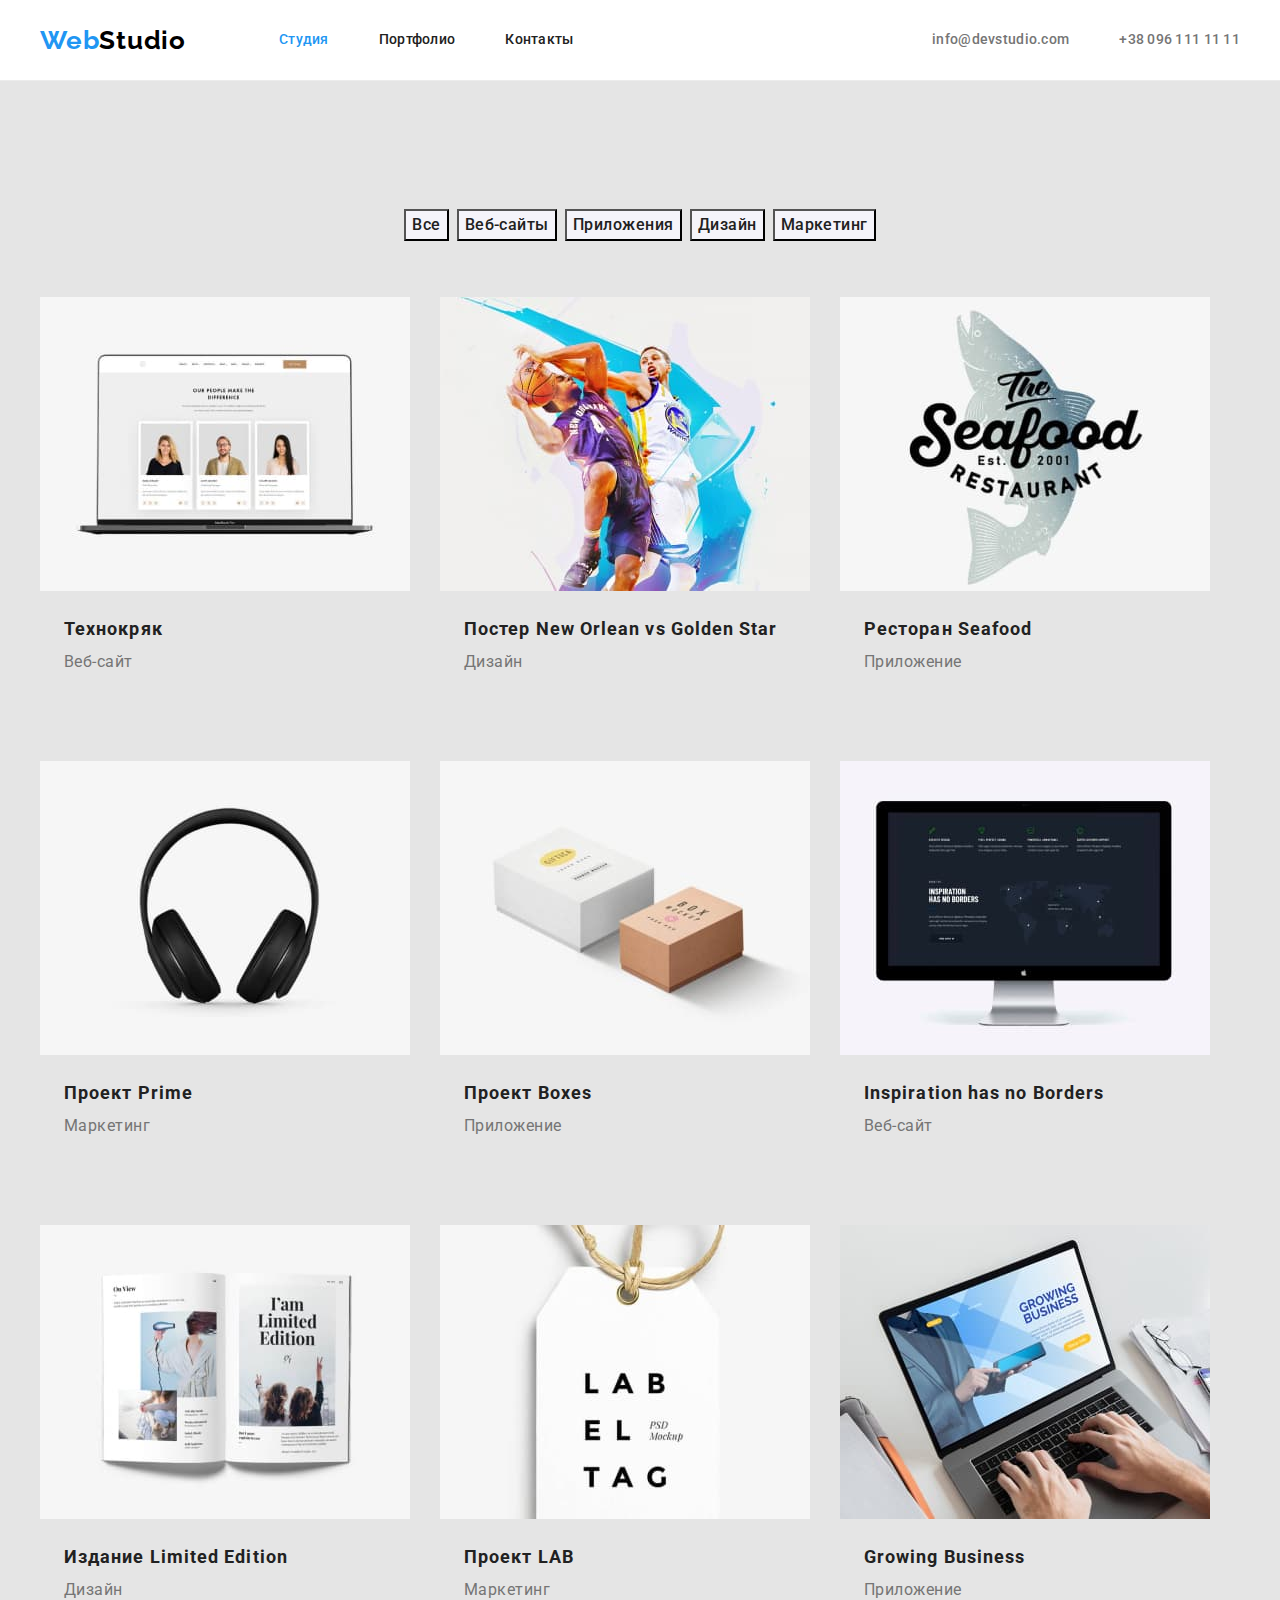
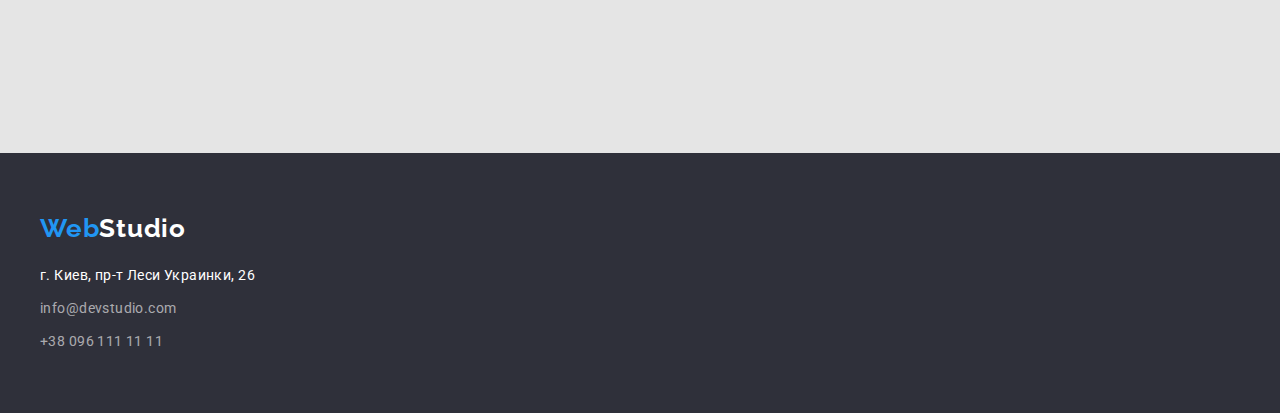
==== portfolio.html @ c0dd562d "Блочная модель. Flexbox." ====
<!DOCTYPE html>
<html lang="en">
  <head>
    <meta charset="UTF-8" />
    <meta http-equiv="X-UA-Compatible" content="IE=edge" />
    <meta name="viewport" content="width=device-width, initial-scale=1.0" />
    <title>Studio</title>
    <link
      rel="stylesheet"
      href="https://cdnjs.cloudflare.com/ajax/libs/modern-normalize/0.2.0/modern-normalize.min.css"
      integrity="sha512-sqIVMkf5f8XGYI/UZYGs7wODxlUeoj9JknataPfUwtvrSKWMHrMXGZ7Evb6nabFYJQG15vFFyALe6r0nWCD1Ug=="
      crossorigin="anonymous"
    />
    <link rel="preconnect" href="https://fonts.gstatic.com" />
    <link
      href="https://fonts.googleapis.com/css2?family=Raleway:wght@700&family=Roboto:wght@400;500;700;900&display=swap"
      rel="stylesheet"
    />
    <link rel="stylesheet" href="./css/styles.css" />
  </head>
  <body>
    <!--Шапка сайта-->
    <header class="page-header">
      <div class="container">
        <div class="navigation">
          <nav class="menu">
            <a class="logo logo-header" href="/">
              <span class="web">Web</span>Studio</a
            >
            <ul class="list menu">
              <li class="menu-item">
                <a class="link current btn-link" href="./index.html">Студия</a>
              </li>
              <li class="menu-item">
                <a class="link btn-link" href="./portfolio.html">Портфолио</a>
              </li>
              <li class="menu-item">
                <a class="link btn-link" href="">Контакты</a>
              </li>
            </ul>
          </nav>
          <ul class="list menu contacts-info">
            <li class="menu-item">
              <a class="link contacts btn-link" href="mailto:info@devstudio.com"
                >info@devstudio.com</a
              >
            </li>
            <li class="menu-item">
              <a class="link contacts btn-link" href="tel:+380961111111"
                >+38 096 111 11 11</a
              >
            </li>
          </ul>
        </div>
      </div>
    </header>

    <!--Уникальный контент страницы-->
    <main>
      <section class="section portfolio-section">
        <div class="container">
          <h1 class="hidden">Наши работы</h1>
          <ul class="list nav-portfolio">
            <li class="nav-portfolio-item">
              <button type="button" class="btn">Все</button>
            </li>
            <li class="nav-portfolio-item">
              <button type="button" class="btn">Веб-сайты</button>
            </li>
            <li class="nav-portfolio-item">
              <button type="button" class="btn">Приложения</button>
            </li>
            <li class="nav-portfolio-item">
              <button type="button" class="btn">Дизайн</button>
            </li>
            <li class="nav-portfolio-item">
              <button type="button" class="btn">Маркетинг</button>
            </li>
          </ul>

          <ul class="list picture">
            <li class="picture-item">
              <img
                src="./img-portfolio/img-1.jpg"
                alt="Открытый ноутбук"
                width="370"
                height="294"
              />
              <div class="picture-content">
                <h2 class="caption">Технокряк</h2>
                <p class="desc">Веб-сайт</p>
              </div>
            </li>
            <li class="picture-item">
              <img
                src="./img-portfolio/img-2.jpg"
                alt="Баскетболисты с мячом"
                width="370"
                height="294"
              />
              <div class="picture-content">
                <h2 class="caption">Постер New Orlean vs Golden Star</h2>
                <p class="desc">Дизайн</p>
              </div>
            </li>
            <li class="picture-item">
              <img
                src="./img-portfolio/img-3.jpg"
                alt="Ресторан seafood"
                width="370"
                height="294"
              />
              <div class="picture-content">
                <h2 class="caption">Ресторан Seafood</h2>
                <p class="desc">Приложение</p>
              </div>
            </li>
            <li class="picture-item">
              <img
                src="./img-portfolio/img-4.jpg"
                alt="Наушники"
                width="370"
                height="294"
              />
              <div class="picture-content">
                <h2 class="caption">Проект Prime</h2>
                <p class="desc">Маркетинг</p>
              </div>
            </li>
            <li class="picture-item">
              <img
                src="./img-portfolio/img-5.jpg"
                alt="Две коробки"
                width="370"
                height="294"
              />
              <div class="picture-content">
                <h2 class="caption">Проект Boxes</h2>
                <p class="desc">Приложение</p>
              </div>
            </li>
            <li class="picture-item">
              <img
                src="./img-portfolio/img-6.jpg"
                alt="Монитор компьютера"
                width="370"
                height="294"
              />
              <div class="picture-content">
                <h2 class="caption">Inspiration has no Borders</h2>
                <p class="desc">Веб-сайт</p>
              </div>
            </li>
            <li class="picture-item">
              <img
                src="./img-portfolio/img-7.jpg"
                alt="Открытая книга"
                width="370"
                height="294"
              />
              <div class="picture-content">
                <h2 class="caption">Издание Limited Edition</h2>
                <p class="desc">Дизайн</p>
              </div>
            </li>
            <li class="picture-item">
              <img
                src="./img-portfolio/img-8.jpg"
                alt="Дверная вывеска"
                width="370"
                height="294"
              />
              <div class="picture-content">
                <h2 class="caption">Проект LAB</h2>
                <p class="desc">Маркетинг</p>
              </div>
            </li>
            <li class="picture-item">
              <img
                src="./img-portfolio/img-9.jpg"
                alt="Печатают на ноутбуке"
                width="370"
                height="294"
              />
              <div class="picture-content">
                <h2 class="caption">Growing Business</h2>
                <p class="desc">Приложение</p>
              </div>
            </li>
          </ul>
        </div>
      </section>
    </main>
    <!--Подвал-->
    <footer class="footer">
      <div class="container">
        <div class="logo-footer">
          <a class="logo" href="/">
            <span class="web">Web</span><span class="studio">Studio</span></a
          >
        </div>
        <ul class="list">
          <li>
            <a class="link contacts-footer" href="">
              <address>г. Киев, пр-т Леси Украинки, 26</address></a
            >
          </li>
          <li class="mail">
            <a class="link contacts-footer" href="mailto:info@devstudio.com"
              >info@devstudio.com</a
            >
          </li>
          <li>
            <a class="link contacts-footer" href="tel:+380961111111"
              >+38 096 111 11 11</a
            >
          </li>
        </ul>
      </div>
    </footer>
  </body>
</html>
---- css/styles.css ----
:root {
  --brand-color: #2196f3;
  --accent-color: #2f303a;
  --accent-light-color: #f5f4fa;
  --accent-text-color: #757575;
  --main-text-color: #212121;
  --main-color: #ffffff;
  --main-portfolio-color: #e5e5e5;
  --picture-gap: 30px;
}

body {
  font-family: 'Roboto', sans-serif;
  font-size: 14px;
  font-weight: 400;
  line-height: 1.2;
  letter-spacing: 0.02em;
  text-align: left;
  color: var(--main-text-color);
  margin: 0;
}

.link {
  text-decoration: none;
  color: var(--main-text-color);
  font-weight: 500;
  font-size: 14px;
  line-height: 1.14;
  letter-spacing: 0.02em;
}
.link:hover,
.link:focus {
  color: var(--brand-color);
}

.link.current {
  color: var(--brand-color);
}

.link.contacts {
  color: var(--accent-text-color);
}

.link.contacts:hover,
.link.contacts:focus {
  color: var(--brand-color);
}

.footer {
  padding-top: 60px;
  padding-bottom: 60px;
  background-color: var(--accent-color);
}

address {
  font-style: normal;
  line-height: 1.71;
  letter-spacing: 0.03em;
  color: var(--main-color);
}

.contacts-footer {
  font-weight: 400;
  line-height: 1.7;
  letter-spacing: 0.03em;
  color: rgba(255, 255, 255, 0.6);
}

.logo {
  text-decoration: none;
  font-family: 'Raleway', sans-serif;
  font-weight: 700;
  font-size: 26px;
  line-height: 1.19;
  letter-spacing: 0.03em;
  color: #000000;
}

.web {
  color: var(--brand-color);
}

.studio {
  color: var(--main-color);
}

.list {
  list-style: none;
  padding: 0;
  margin: 0;
}

.button {
  border-radius: 4px;
  padding: 10px 32px;
  min-width: 200px;

  font-family: inherit;
  font-weight: 700;
  font-size: 16px;
  line-height: 1.88;
  align-items: center;
  letter-spacing: 0.06em;
  color: var(--main-color);
  background-color: var(--brand-color);
  cursor: pointer;
}

.button:hover,
.button:focus {
  background: #188ce8;
  box-shadow: 0px 4px 4px rgba(0, 0, 0, 0.15);
  border-radius: 4px;
}

.btn {
  font-family: inherit;
  font-weight: 500;
  font-size: 16px;
  line-height: 1.63;
  text-align: center;
  letter-spacing: 0.03em;
  color: var(--main-text-color);
  background-color: var(--accent-light-color);
  cursor: pointer;
}

.btn:hover,
.btn:focus {
  color: var(--main-color);
  background-color: var(--brand-color);
}

.main-section {
  background-color: var(--accent-color);
  padding-top: 200px;
  padding-bottom: 200px;
  text-align: center;
}

.page-title {
  font-weight: 900;
  font-size: 44px;
  line-height: 1.36;
  letter-spacing: 0.06em;
  text-transform: uppercase;
  color: var(--main-color);
  margin-top: 0;
  margin-bottom: 30px;
}

.section-title {
  margin-bottom: 50px;
  font-weight: 700;
  font-size: 36px;
  line-height: 1.17;
  text-align: center;
  letter-spacing: 0.03em;
}
.text {
  margin-top: 10px;
  margin-right: 30px;
  line-height: 1.71;
  letter-spacing: 0.03em;
  color: var(--accent-text-color);
}

.text-title {
  font-weight: 700;
  font-size: 14px;
  line-height: 1.14;
  letter-spacing: 0.03em;
  text-transform: uppercase;
}

.image-title {
  margin-bottom: 10px;
  font-weight: 500;
  font-size: 16px;
  line-height: 1.19;
  text-align: center;
  letter-spacing: 0.03em;
}

.image-text {
  font-size: 16px;
  line-height: 1.19;
  text-align: center;
  letter-spacing: 0.03em;
  color: var(--accent-text-color);
}

.caption {
  font-weight: 700;
  font-size: 18px;
  line-height: 2;
  letter-spacing: 0.06em;
}

.desc {
  font-size: 16px;
  line-height: 1.88;
  letter-spacing: 0.03em;
  color: var(--accent-text-color);
}

.page-header {
  border-bottom: 1px solid #ececec;
  background-color: var(--main-color);
}

.container {
  width: 1200px;
  padding-left: 15px;
  padding-right: 15px;
  margin-left: auto;
  margin-right: auto;
}

.html {
  box-sizing: border-box;
}

.section {
  padding-top: 94px;
  padding-bottom: 94px;
}

h1,
h2,
h3,
h4,
h5,
h6,
p {
  margin: 0;
}

.menu {
  display: flex;
  align-items: center;
}

.menu-item:not(:last-child) {
  margin-right: 50px;
}

.navigation {
  display: flex;
}

.logo-header {
  display: block;
  margin-right: 93px;
}

.contacts-info {
  display: flex;
  margin-left: auto;
}

.btn-link {
  display: inline-block;

  padding-top: 32px;
  padding-bottom: 32px;
}

.benefits {
  display: flex;
}

.hidden {
  visibility: hidden;
}

.card-set {
  outline: 1px solid tomato;
  padding: 0;
  margin: 0;
  list-style: none;
  display: flex;
  flex-wrap: wrap;
  margin-right: calc(-1 * var(--picture-gap));
}

.card-set > .item {
  width: 370px;
  outline: 1px solid #f3f707;
  flex-basis: calc ((100% - 90px) / 3);
  margin-right: var(--picture-gap);
}

img {
  display: block;
  max-width: 100%;
  height: auto;
}

.card-thum {
  outline: yellow;
}

.our-goal {
  background: var(--main-portfolio-color);
}

.team-info {
  padding: 30px 0 30px 0;
  box-shadow: 0px 1px 3px rgba(0, 0, 0, 0.12), 0px 1px 1px rgba(0, 0, 0, 0.14),
    0px 2px 1px rgba(0, 0, 0, 0.2);
  border-radius: 0px 0px 4px 4px;

  background: var(--main-color);
  text-align: center;
}

.our-team {
  background: var(--accent-light-color);
}

.team {
  padding: 0;
  margin: 0;
  list-style: none;
  display: flex;
  flex-wrap: wrap;
  margin-right: calc(-1 * var(--picture-gap));
}

.team > .team-item {
  width: 270px;
  flex-basis: calc ((100% - 120px) / 4);
  margin-right: var(--picture-gap);
}

.mail {
  margin-top: 9px;
  margin-bottom: 9px;
}

.logo-footer {
  margin-bottom: 20px;
}

.nav-portfolio {
  display: flex;
  justify-content: center;
  margin-bottom: 56px;
}

.nav-portfolio-item:not(:last-child) {
  margin-right: 8px;
}

.portfolio-section {
  background: var(--main-portfolio-color);
}

.picture {
  padding: 0;
  margin: 0;
  list-style: none;
  display: flex;
  flex-wrap: wrap;
  margin-right: calc(-1 * var(--picture-gap));
  margin-bottom: calc(-1 * var(--picture-gap));
}

.picture > .picture-item {
  flex-basis: calc ((100% - 270) / 9);
  margin-right: var(--picture-gap);
  margin-bottom: var(--picture-gap);
}

.picture-content {
  padding: 20px 24px 54px;
}
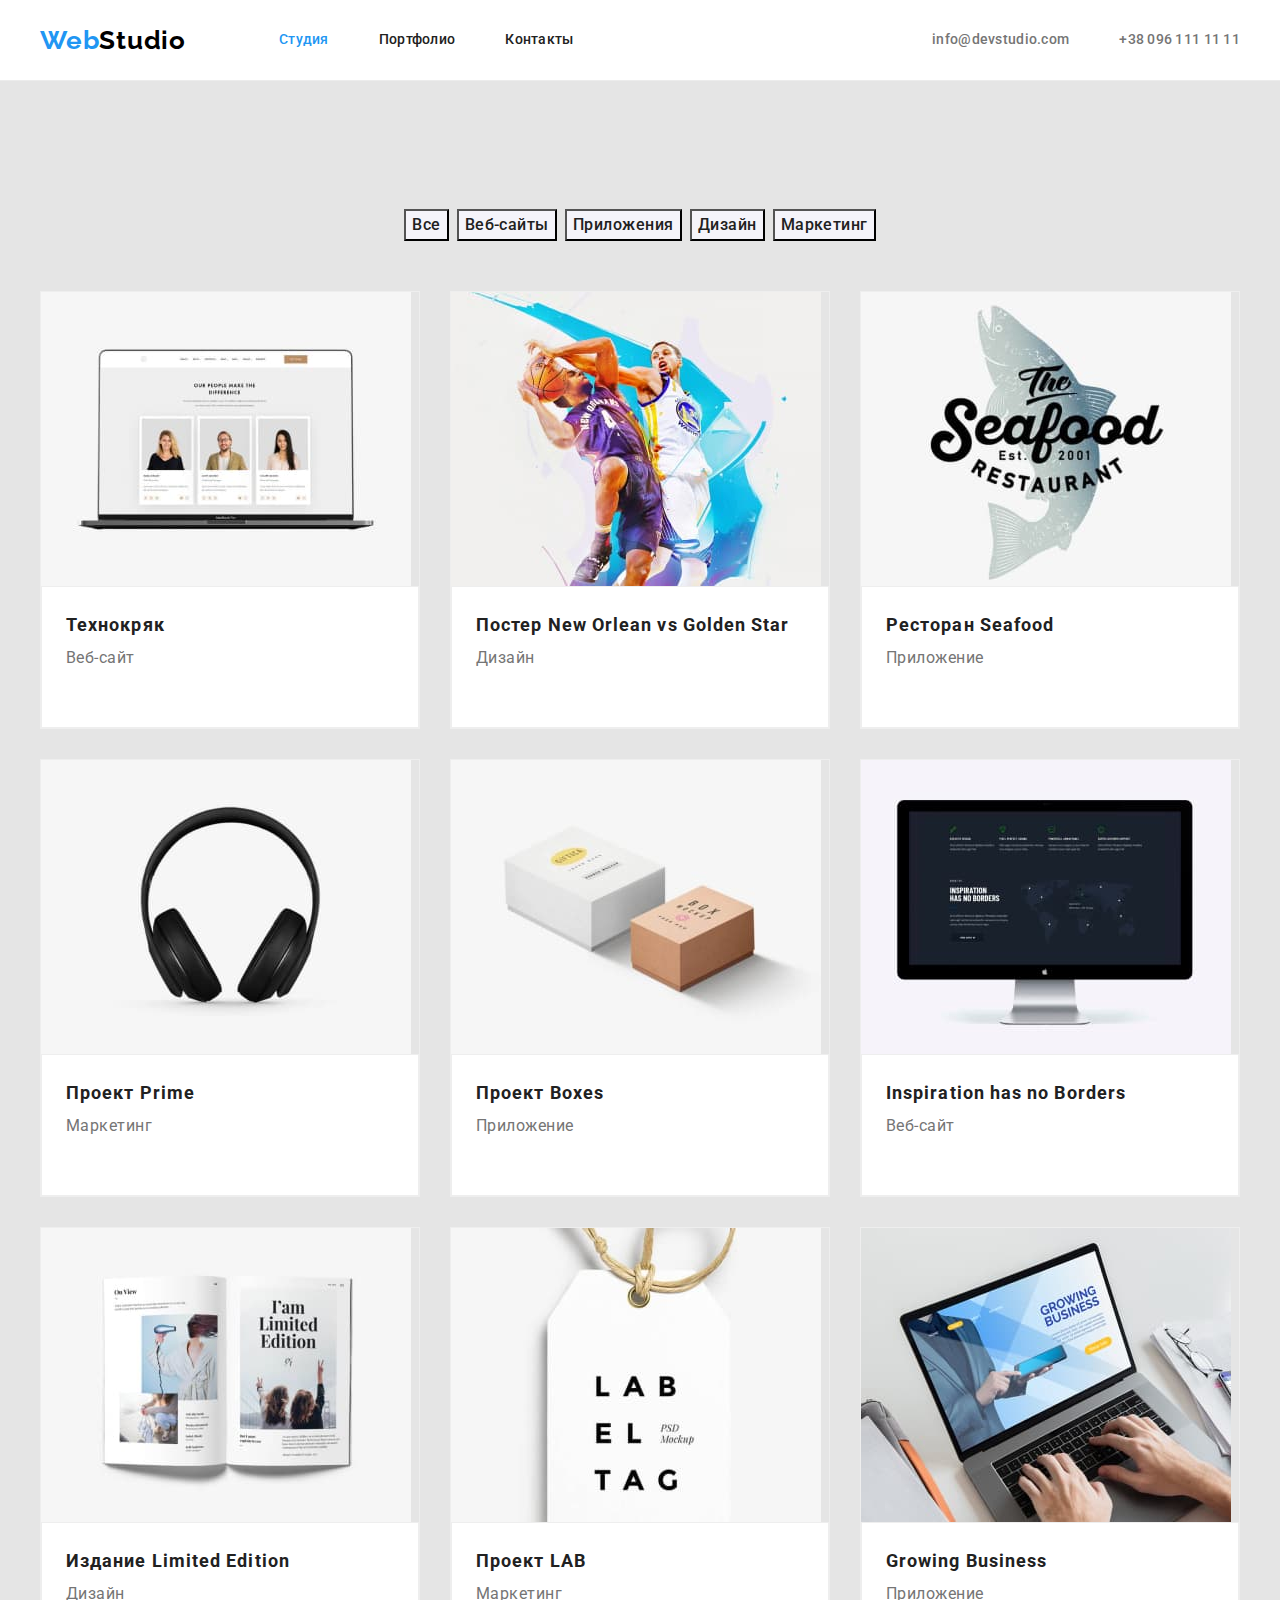
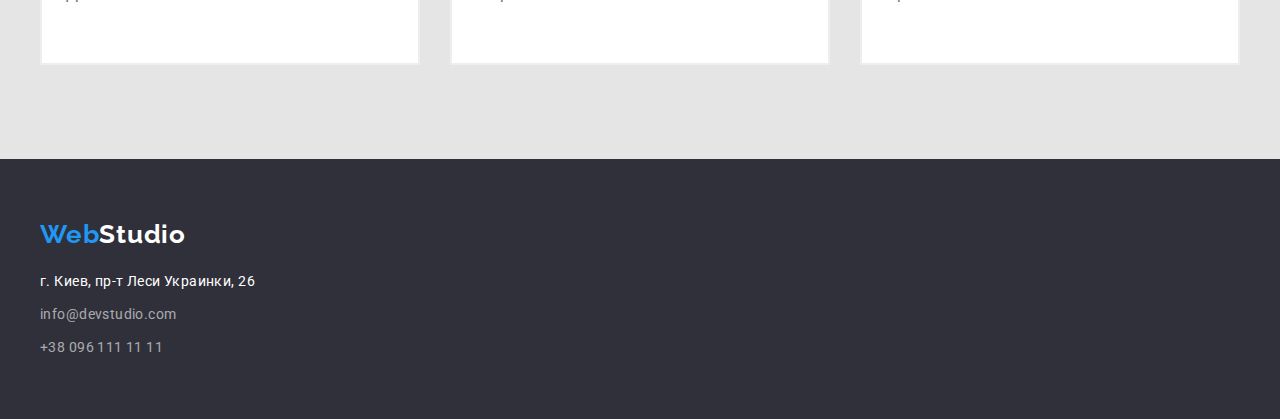
==== commit d9421241: "Изменения" ====
--- a/portfolio.html
+++ b/portfolio.html
@@ -22,36 +22,35 @@
     <!--Шапка сайта-->
     <header class="page-header">
       <div class="container">
-        <div class="navigation">
-          <nav class="menu">
-            <a class="logo logo-header" href="/">
-              <span class="web">Web</span>Studio</a
-            >
-            <ul class="list menu">
-              <li class="menu-item">
-                <a class="link current btn-link" href="./index.html">Студия</a>
-              </li>
-              <li class="menu-item">
-                <a class="link btn-link" href="./portfolio.html">Портфолио</a>
-              </li>
-              <li class="menu-item">
-                <a class="link btn-link" href="">Контакты</a>
-              </li>
-            </ul>
-          </nav>
-          <ul class="list menu contacts-info">
+        <nav class="header-nav">
+          <a class="logo logo-header" href="/">
+            <span class="web">Web</span>Studio</a
+          >
+          <ul class="list menu">
             <li class="menu-item">
-              <a class="link contacts btn-link" href="mailto:info@devstudio.com"
-                >info@devstudio.com</a
-              >
+              <a class="link current btn-link" href="./index.html">Студия</a>
             </li>
             <li class="menu-item">
-              <a class="link contacts btn-link" href="tel:+380961111111"
-                >+38 096 111 11 11</a
-              >
+              <a class="link btn-link" href="./portfolio.html">Портфолио</a>
+            </li>
+            <li class="menu-item">
+              <a class="link btn-link" href="">Контакты</a>
             </li>
           </ul>
-        </div>
+        </nav>
+
+        <ul class="list wrap">
+          <li class="wrap-item">
+            <a class="link contacts btn-link" href="mailto:info@devstudio.com"
+              >info@devstudio.com</a
+            >
+          </li>
+          <li class="wrap-item">
+            <a class="link contacts btn-link" href="tel:+380961111111"
+              >+38 096 111 11 11</a
+            >
+          </li>
+        </ul>
       </div>
     </header>
 
--- a/css/styles.css
+++ b/css/styles.css
@@ -217,10 +217,6 @@
   margin-right: auto;
 }
 
-.html {
-  box-sizing: border-box;
-}
-
 .section {
   padding-top: 94px;
   padding-bottom: 94px;
@@ -236,17 +232,38 @@
   margin: 0;
 }
 
+ul {
+  padding: 0;
+  margin: 0;
+  list-style: none;
+}
+
+.page-header > .container {
+  display: flex;
+  align-items: center;
+}
+
+.header-nav {
+  display: flex;
+  align-items: center;
+}
+
 .menu {
   display: flex;
-  align-items: center;
+  margin-left: auto;
 }
 
 .menu-item:not(:last-child) {
   margin-right: 50px;
 }
 
-.navigation {
-  display: flex;
+.wrap {
+  display: flex;
+  margin-left: auto;
+}
+
+.wrap-item:not(:last-child) {
+  margin-right: 50px;
 }
 
 .logo-header {
@@ -261,7 +278,6 @@
 
 .btn-link {
   display: inline-block;
-
   padding-top: 32px;
   padding-bottom: 32px;
 }
@@ -285,9 +301,7 @@
 }
 
 .card-set > .item {
-  width: 370px;
-  outline: 1px solid #f3f707;
-  flex-basis: calc ((100% - 90px) / 3);
+  width: calc ((100% - 60px) / 3);
   margin-right: var(--picture-gap);
 }
 
@@ -320,17 +334,14 @@
 }
 
 .team {
-  padding: 0;
-  margin: 0;
-  list-style: none;
   display: flex;
   flex-wrap: wrap;
   margin-right: calc(-1 * var(--picture-gap));
+  justify-content: center;
 }
 
 .team > .team-item {
-  width: 270px;
-  flex-basis: calc ((100% - 120px) / 4);
+  width: calc ((100% - 90px) / 4);
   margin-right: var(--picture-gap);
 }
 
@@ -346,7 +357,7 @@
 .nav-portfolio {
   display: flex;
   justify-content: center;
-  margin-bottom: 56px;
+  margin-bottom: 50px;
 }
 
 .nav-portfolio-item:not(:last-child) {
@@ -358,21 +369,25 @@
 }
 
 .picture {
-  padding: 0;
-  margin: 0;
-  list-style: none;
   display: flex;
   flex-wrap: wrap;
   margin-right: calc(-1 * var(--picture-gap));
   margin-bottom: calc(-1 * var(--picture-gap));
+  margin-top: 50px;
 }
 
 .picture > .picture-item {
-  flex-basis: calc ((100% - 270) / 9);
+  width: 370px;
+  flex-basis: calc((100% - 90px) / 3);
   margin-right: var(--picture-gap);
   margin-bottom: var(--picture-gap);
+  border: 1px solid #eeeeee;
+  box-sizing: border-box;
 }
 
 .picture-content {
   padding: 20px 24px 54px;
-}
+  background: var(--main-color);
+  border: 1px solid #eeeeee;
+  box-sizing: border-box;
+}
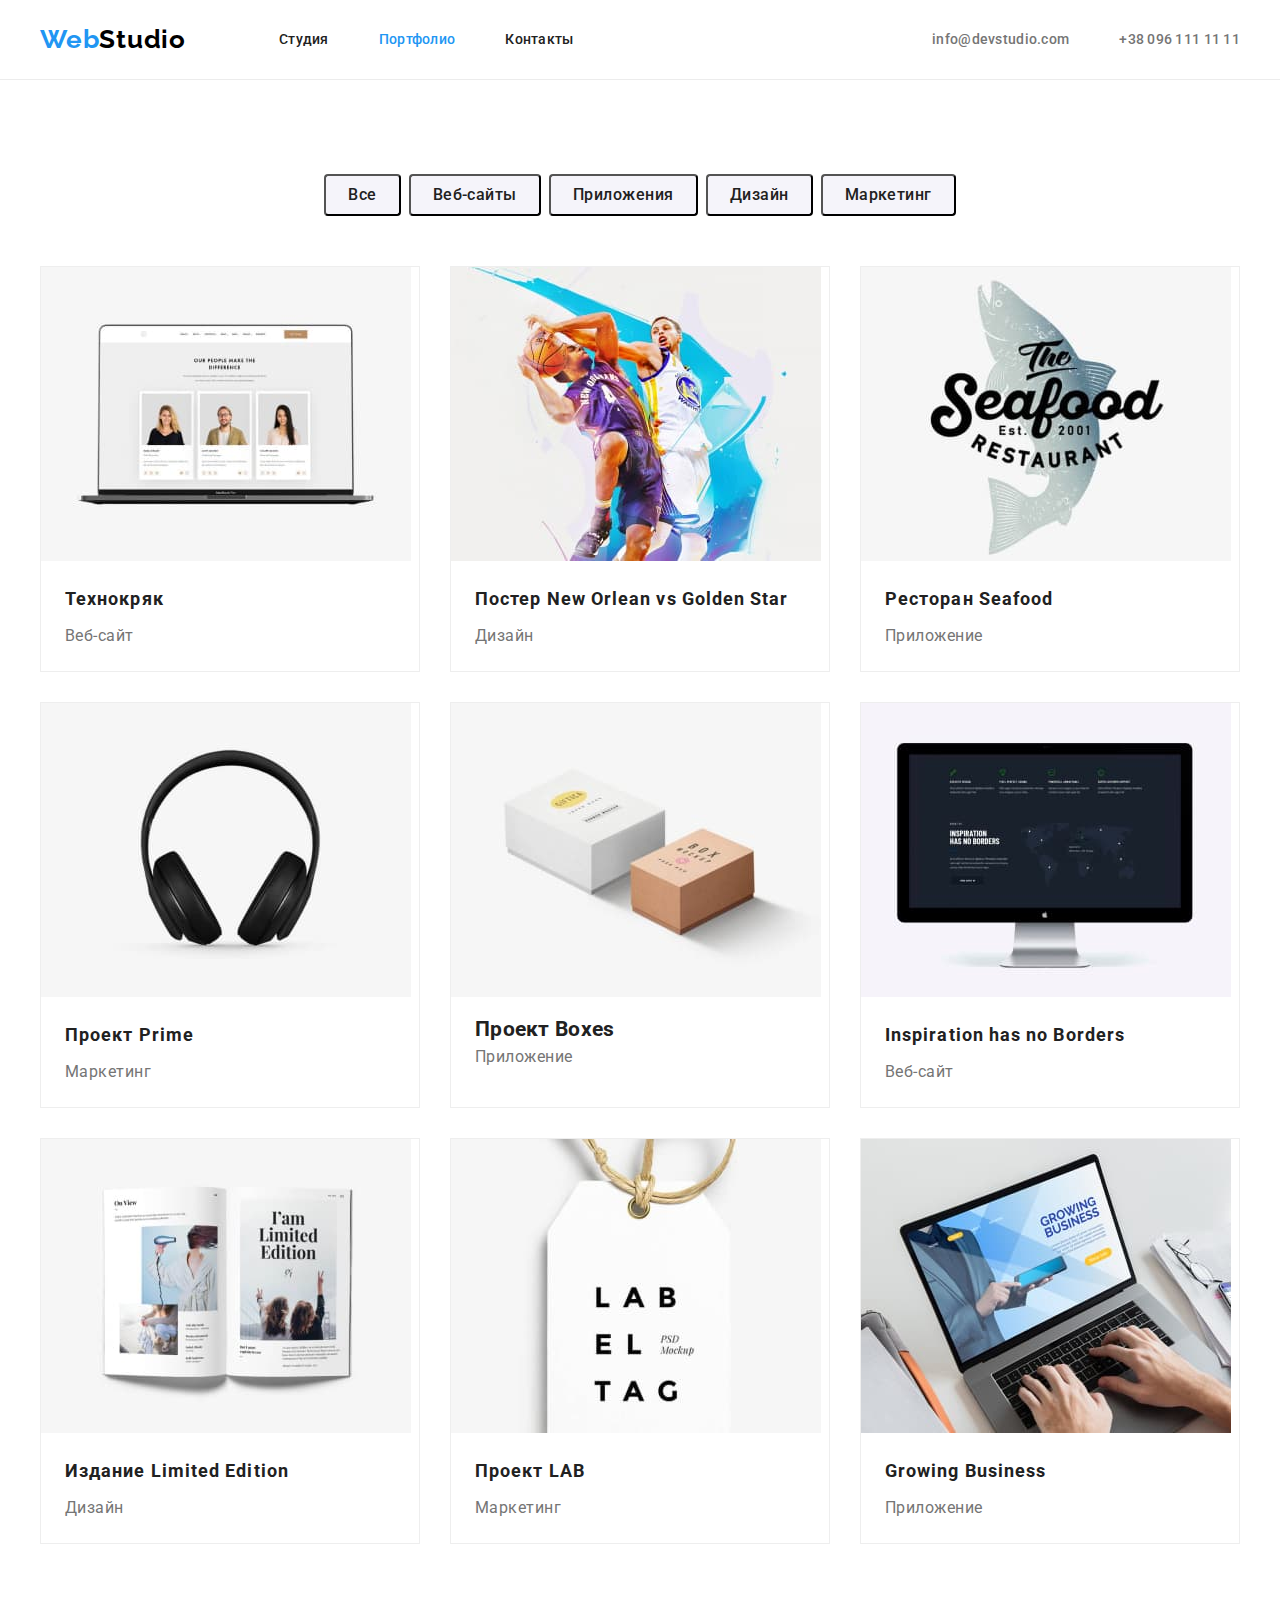
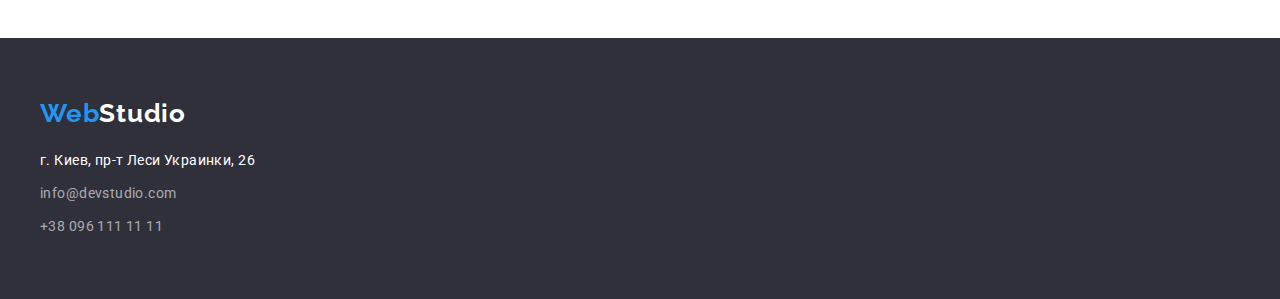
==== commit 79ea1506: "ДЗ 3: работа над ошибками" ====
--- a/portfolio.html
+++ b/portfolio.html
@@ -22,43 +22,47 @@
     <!--Шапка сайта-->
     <header class="page-header">
       <div class="container">
-        <nav class="header-nav">
-          <a class="logo logo-header" href="/">
-            <span class="web">Web</span>Studio</a
-          >
-          <ul class="list menu">
-            <li class="menu-item">
-              <a class="link current btn-link" href="./index.html">Студия</a>
-            </li>
-            <li class="menu-item">
-              <a class="link btn-link" href="./portfolio.html">Портфолио</a>
-            </li>
-            <li class="menu-item">
-              <a class="link btn-link" href="">Контакты</a>
+        <div class="wrap-nav">
+          <nav class="nav">
+            <a class="logo" href="/"> <span class="web">Web</span>Studio</a>
+            <ul class="list menu">
+              <li class="menu-item">
+                <a class="link header-link" href="./index.html">Студия</a>
+              </li>
+              <li class="menu-item">
+                <a class="link current header-link" href="./portfolio.html"
+                  >Портфолио</a
+                >
+              </li>
+              <li class="menu-item">
+                <a class="link header-link" href="">Контакты</a>
+              </li>
+            </ul>
+          </nav>
+
+          <ul class="list wrap">
+            <li class="wrap-item">
+              <a
+                class="link contacts header-link"
+                href="mailto:info@devstudio.com"
+                >info@devstudio.com</a
+              >
+            </li>
+            <li class="wrap-item">
+              <a class="link contacts header-link" href="tel:+380961111111"
+                >+38 096 111 11 11</a
+              >
             </li>
           </ul>
-        </nav>
-
-        <ul class="list wrap">
-          <li class="wrap-item">
-            <a class="link contacts btn-link" href="mailto:info@devstudio.com"
-              >info@devstudio.com</a
-            >
-          </li>
-          <li class="wrap-item">
-            <a class="link contacts btn-link" href="tel:+380961111111"
-              >+38 096 111 11 11</a
-            >
-          </li>
-        </ul>
+        </div>
       </div>
     </header>
 
     <!--Уникальный контент страницы-->
     <main>
-      <section class="section portfolio-section">
+      <section class="section">
         <div class="container">
-          <h1 class="hidden">Наши работы</h1>
+          <h1 class="visually-hidden">Наши работы</h1>
           <ul class="list nav-portfolio">
             <li class="nav-portfolio-item">
               <button type="button" class="btn">Все</button>
@@ -86,7 +90,7 @@
                 height="294"
               />
               <div class="picture-content">
-                <h2 class="caption">Технокряк</h2>
+                <h2 class="picture-title">Технокряк</h2>
                 <p class="desc">Веб-сайт</p>
               </div>
             </li>
@@ -98,7 +102,7 @@
                 height="294"
               />
               <div class="picture-content">
-                <h2 class="caption">Постер New Orlean vs Golden Star</h2>
+                <h2 class="picture-title">Постер New Orlean vs Golden Star</h2>
                 <p class="desc">Дизайн</p>
               </div>
             </li>
@@ -110,7 +114,7 @@
                 height="294"
               />
               <div class="picture-content">
-                <h2 class="caption">Ресторан Seafood</h2>
+                <h2 class="picture-title">Ресторан Seafood</h2>
                 <p class="desc">Приложение</p>
               </div>
             </li>
@@ -122,7 +126,7 @@
                 height="294"
               />
               <div class="picture-content">
-                <h2 class="caption">Проект Prime</h2>
+                <h2 class="picture-title">Проект Prime</h2>
                 <p class="desc">Маркетинг</p>
               </div>
             </li>
@@ -146,7 +150,7 @@
                 height="294"
               />
               <div class="picture-content">
-                <h2 class="caption">Inspiration has no Borders</h2>
+                <h2 class="picture-title">Inspiration has no Borders</h2>
                 <p class="desc">Веб-сайт</p>
               </div>
             </li>
@@ -158,7 +162,7 @@
                 height="294"
               />
               <div class="picture-content">
-                <h2 class="caption">Издание Limited Edition</h2>
+                <h2 class="picture-title">Издание Limited Edition</h2>
                 <p class="desc">Дизайн</p>
               </div>
             </li>
@@ -170,7 +174,7 @@
                 height="294"
               />
               <div class="picture-content">
-                <h2 class="caption">Проект LAB</h2>
+                <h2 class="picture-title">Проект LAB</h2>
                 <p class="desc">Маркетинг</p>
               </div>
             </li>
@@ -182,7 +186,7 @@
                 height="294"
               />
               <div class="picture-content">
-                <h2 class="caption">Growing Business</h2>
+                <h2 class="picture-title">Growing Business</h2>
                 <p class="desc">Приложение</p>
               </div>
             </li>
@@ -193,11 +197,9 @@
     <!--Подвал-->
     <footer class="footer">
       <div class="container">
-        <div class="logo-footer">
-          <a class="logo" href="/">
-            <span class="web">Web</span><span class="studio">Studio</span></a
-          >
-        </div>
+        <a class="logo-footer" href="/">
+          <span class="web">Web</span><span class="studio">Studio</span></a
+        >
         <ul class="list">
           <li>
             <a class="link contacts-footer" href="">
--- a/css/styles.css
+++ b/css/styles.css
@@ -20,208 +20,6 @@
   margin: 0;
 }
 
-.link {
-  text-decoration: none;
-  color: var(--main-text-color);
-  font-weight: 500;
-  font-size: 14px;
-  line-height: 1.14;
-  letter-spacing: 0.02em;
-}
-.link:hover,
-.link:focus {
-  color: var(--brand-color);
-}
-
-.link.current {
-  color: var(--brand-color);
-}
-
-.link.contacts {
-  color: var(--accent-text-color);
-}
-
-.link.contacts:hover,
-.link.contacts:focus {
-  color: var(--brand-color);
-}
-
-.footer {
-  padding-top: 60px;
-  padding-bottom: 60px;
-  background-color: var(--accent-color);
-}
-
-address {
-  font-style: normal;
-  line-height: 1.71;
-  letter-spacing: 0.03em;
-  color: var(--main-color);
-}
-
-.contacts-footer {
-  font-weight: 400;
-  line-height: 1.7;
-  letter-spacing: 0.03em;
-  color: rgba(255, 255, 255, 0.6);
-}
-
-.logo {
-  text-decoration: none;
-  font-family: 'Raleway', sans-serif;
-  font-weight: 700;
-  font-size: 26px;
-  line-height: 1.19;
-  letter-spacing: 0.03em;
-  color: #000000;
-}
-
-.web {
-  color: var(--brand-color);
-}
-
-.studio {
-  color: var(--main-color);
-}
-
-.list {
-  list-style: none;
-  padding: 0;
-  margin: 0;
-}
-
-.button {
-  border-radius: 4px;
-  padding: 10px 32px;
-  min-width: 200px;
-
-  font-family: inherit;
-  font-weight: 700;
-  font-size: 16px;
-  line-height: 1.88;
-  align-items: center;
-  letter-spacing: 0.06em;
-  color: var(--main-color);
-  background-color: var(--brand-color);
-  cursor: pointer;
-}
-
-.button:hover,
-.button:focus {
-  background: #188ce8;
-  box-shadow: 0px 4px 4px rgba(0, 0, 0, 0.15);
-  border-radius: 4px;
-}
-
-.btn {
-  font-family: inherit;
-  font-weight: 500;
-  font-size: 16px;
-  line-height: 1.63;
-  text-align: center;
-  letter-spacing: 0.03em;
-  color: var(--main-text-color);
-  background-color: var(--accent-light-color);
-  cursor: pointer;
-}
-
-.btn:hover,
-.btn:focus {
-  color: var(--main-color);
-  background-color: var(--brand-color);
-}
-
-.main-section {
-  background-color: var(--accent-color);
-  padding-top: 200px;
-  padding-bottom: 200px;
-  text-align: center;
-}
-
-.page-title {
-  font-weight: 900;
-  font-size: 44px;
-  line-height: 1.36;
-  letter-spacing: 0.06em;
-  text-transform: uppercase;
-  color: var(--main-color);
-  margin-top: 0;
-  margin-bottom: 30px;
-}
-
-.section-title {
-  margin-bottom: 50px;
-  font-weight: 700;
-  font-size: 36px;
-  line-height: 1.17;
-  text-align: center;
-  letter-spacing: 0.03em;
-}
-.text {
-  margin-top: 10px;
-  margin-right: 30px;
-  line-height: 1.71;
-  letter-spacing: 0.03em;
-  color: var(--accent-text-color);
-}
-
-.text-title {
-  font-weight: 700;
-  font-size: 14px;
-  line-height: 1.14;
-  letter-spacing: 0.03em;
-  text-transform: uppercase;
-}
-
-.image-title {
-  margin-bottom: 10px;
-  font-weight: 500;
-  font-size: 16px;
-  line-height: 1.19;
-  text-align: center;
-  letter-spacing: 0.03em;
-}
-
-.image-text {
-  font-size: 16px;
-  line-height: 1.19;
-  text-align: center;
-  letter-spacing: 0.03em;
-  color: var(--accent-text-color);
-}
-
-.caption {
-  font-weight: 700;
-  font-size: 18px;
-  line-height: 2;
-  letter-spacing: 0.06em;
-}
-
-.desc {
-  font-size: 16px;
-  line-height: 1.88;
-  letter-spacing: 0.03em;
-  color: var(--accent-text-color);
-}
-
-.page-header {
-  border-bottom: 1px solid #ececec;
-  background-color: var(--main-color);
-}
-
-.container {
-  width: 1200px;
-  padding-left: 15px;
-  padding-right: 15px;
-  margin-left: auto;
-  margin-right: auto;
-}
-
-.section {
-  padding-top: 94px;
-  padding-bottom: 94px;
-}
-
 h1,
 h2,
 h3,
@@ -232,126 +30,287 @@
   margin: 0;
 }
 
-ul {
+.list {
+  list-style: none;
   padding: 0;
   margin: 0;
-  list-style: none;
-}
-
-.page-header > .container {
+}
+
+img {
+  display: block;
+}
+
+.link {
+  text-decoration: none;
+  color: var(--main-text-color);
+  font-weight: 500;
+  font-size: 14px;
+  line-height: 1.14;
+  letter-spacing: 0.02em;
+}
+
+.link:hover,
+.link:focus {
+  color: var(--brand-color);
+}
+
+.current {
+  color: var(--brand-color);
+}
+
+.link.contacts {
+  color: var(--accent-text-color);
+}
+
+.link.contacts:hover,
+.link.contacts:focus {
+  color: var(--brand-color);
+}
+
+.footer {
+  padding-top: 60px;
+  padding-bottom: 60px;
+  background-color: var(--accent-color);
+}
+
+address {
+  font-style: normal;
+  line-height: 1.71;
+  letter-spacing: 0.03em;
+  color: var(--main-color);
+}
+
+.contacts-footer {
+  font-weight: 400;
+  line-height: 1.7;
+  letter-spacing: 0.03em;
+  color: rgba(255, 255, 255, 0.6);
+}
+
+.logo {
+  padding-top: 24px;
+  padding-bottom: 24px;
+  text-decoration: none;
+  font-family: 'Raleway', sans-serif;
+  font-weight: 700;
+  font-size: 26px;
+  line-height: 1.19;
+  letter-spacing: 0.03em;
+  color: #000000;
+}
+
+.web {
+  color: var(--brand-color);
+}
+
+.studio {
+  color: var(--main-color);
+}
+
+.page-header {
+  border-bottom: 1px solid #ececec;
+  background-color: var(--main-color);
+}
+
+.nav {
   display: flex;
   align-items: center;
 }
 
-.header-nav {
+.wrap-nav {
   display: flex;
   align-items: center;
 }
 
 .menu {
   display: flex;
-  margin-left: auto;
-}
-
-.menu-item:not(:last-child) {
-  margin-right: 50px;
-}
-
-.wrap {
-  display: flex;
-  margin-left: auto;
-}
-
+  margin-left: 93px;
+}
+
+.menu-item,
 .wrap-item:not(:last-child) {
   margin-right: 50px;
 }
 
-.logo-header {
-  display: block;
-  margin-right: 93px;
-}
-
-.contacts-info {
+.wrap {
   display: flex;
   margin-left: auto;
-}
-
-.btn-link {
+  align-items: center;
+}
+
+.header-link {
+  padding-top: 24px;
+  padding-bottom: 24px;
+}
+
+.button {
   display: inline-block;
-  padding-top: 32px;
-  padding-bottom: 32px;
-}
-
-.benefits {
-  display: flex;
-}
-
-.hidden {
-  visibility: hidden;
+  align-items: center;
+  text-align: center;
+  text-decoration: none;
+  margin: 0 auto;
+  border: 1px solid transparent;
+
+  border-radius: 4px;
+  padding: 10px 32px;
+  min-width: 200px;
+
+  font-family: inherit;
+  font-weight: 700;
+  font-size: 16px;
+  line-height: 1.88;
+  letter-spacing: 0.06em;
+  color: var(--main-color);
+  background-color: var(--brand-color);
+  cursor: pointer;
+}
+
+.btn {
+  font-family: inherit;
+  font-weight: 500;
+  font-size: 16px;
+  line-height: 1.63;
+  text-align: center;
+  letter-spacing: 0.03em;
+  color: var(--main-text-color);
+  background-color: var(--accent-light-color);
+  cursor: pointer;
+  padding: 6px 22px 6px 22px;
+  border-radius: 4px;
+  background-color: #f5f4fa;
+}
+
+.btn:hover,
+.btn:focus {
+  color: var(--main-color);
+  background-color: var(--brand-color);
+}
+
+.container {
+  width: 1200px;
+  padding-left: 15px;
+  padding-right: 15px;
+  margin: 0 auto;
+}
+
+.section {
+  padding-top: 94px;
+  padding-bottom: 94px;
+}
+
+.hero {
+  display: flex;
+  text-align: center;
+  background-color: var(--accent-color);
+  padding-top: 200px;
+  padding-bottom: 200px;
+}
+
+.hero-title {
+  font-weight: 900;
+  font-size: 44px;
+  line-height: 1.36;
+  letter-spacing: 0.06em;
+  text-transform: uppercase;
+  color: var(--main-color);
+  width: 696px;
+  margin: 0 auto 30px;
+  margin-bottom: 30px;
+}
+
+.visually-hidden {
+  position: absolute !important;
+  clip: rect(1px 1px 1px 1px);
+  clip: rect(1px, 1px, 1px, 1px);
+  padding: 0 !important;
+  border: 0 !important;
+  height: 1px !important;
+  width: 1px !important;
+  overflow: hidden;
+}
+
+.benifits {
+  display: flex;
+}
+
+.benifits-item {
+  width: 270px;
+}
+
+.benifits-item:not(:last-child) {
+  margin-right: 30px;
+}
+
+.benifits-title {
+  font-weight: 700;
+  font-size: 14px;
+  line-height: 1.14;
+  letter-spacing: 0.03em;
+  text-transform: uppercase;
+  margin-bottom: 10px;
+}
+
+.benifits-text {
+  line-height: 1.71;
+  letter-spacing: 0.03em;
+  color: var(--accent-text-color);
+}
+
+.section-title {
+  margin-top: 0;
+  margin-bottom: 50px;
+  font-weight: 700;
+  font-size: 36px;
+  line-height: 1.17;
+  text-align: center;
+  letter-spacing: 0.03em;
 }
 
 .card-set {
-  outline: 1px solid tomato;
-  padding: 0;
-  margin: 0;
-  list-style: none;
-  display: flex;
-  flex-wrap: wrap;
-  margin-right: calc(-1 * var(--picture-gap));
-}
-
-.card-set > .item {
-  width: calc ((100% - 60px) / 3);
-  margin-right: var(--picture-gap);
-}
-
-img {
-  display: block;
-  max-width: 100%;
-  height: auto;
-}
-
-.card-thum {
-  outline: yellow;
-}
-
-.our-goal {
-  background: var(--main-portfolio-color);
-}
-
-.team-info {
+  display: flex;
+}
+
+.card-set-item:not(:last-child) {
+  margin-right: 30px;
+}
+
+.our-team {
+  background-color: var(--accent-light-color);
+}
+
+.team-list {
+  display: flex;
+}
+
+.team-item:not(:last-child) {
+  margin-right: 50px;
+}
+
+.team-wrap {
   padding: 30px 0 30px 0;
+  text-align: center;
+  background: var(--main-color);
   box-shadow: 0px 1px 3px rgba(0, 0, 0, 0.12), 0px 1px 1px rgba(0, 0, 0, 0.14),
     0px 2px 1px rgba(0, 0, 0, 0.2);
-  border-radius: 0px 0px 4px 4px;
-
-  background: var(--main-color);
-  text-align: center;
-}
-
-.our-team {
-  background: var(--accent-light-color);
-}
-
-.team {
-  display: flex;
-  flex-wrap: wrap;
-  margin-right: calc(-1 * var(--picture-gap));
-  justify-content: center;
-}
-
-.team > .team-item {
-  width: calc ((100% - 90px) / 4);
-  margin-right: var(--picture-gap);
-}
-
-.mail {
-  margin-top: 9px;
-  margin-bottom: 9px;
-}
-
-.logo-footer {
-  margin-bottom: 20px;
+  border-bottom-left-radius: 4px;
+  border-bottom-right-radius: 4px;
+}
+
+.team-title {
+  margin-bottom: 10px;
+  font-weight: 500;
+  font-size: 16px;
+  line-height: 1.19;
+  text-align: center;
+  letter-spacing: 0.03em;
+}
+
+.team-text {
+  font-size: 16px;
+  line-height: 1.19;
+  text-align: center;
+  letter-spacing: 0.03em;
+  color: var(--accent-text-color);
 }
 
 .nav-portfolio {
@@ -362,10 +321,6 @@
 
 .nav-portfolio-item:not(:last-child) {
   margin-right: 8px;
-}
-
-.portfolio-section {
-  background: var(--main-portfolio-color);
 }
 
 .picture {
@@ -383,11 +338,41 @@
   margin-bottom: var(--picture-gap);
   border: 1px solid #eeeeee;
   box-sizing: border-box;
+  background-color: var(--main-color);
 }
 
 .picture-content {
-  padding: 20px 24px 54px;
-  background: var(--main-color);
-  border: 1px solid #eeeeee;
-  box-sizing: border-box;
-}
+  padding: 20px 24px;
+}
+
+.picture-title {
+  font-weight: 700;
+  font-size: 18px;
+  line-height: 2;
+  letter-spacing: 0.06em;
+  margin-bottom: 4px;
+  text-transform: none;
+}
+
+.desc {
+  font-size: 16px;
+  line-height: 1.88;
+  letter-spacing: 0.03em;
+  color: var(--accent-text-color);
+}
+
+.mail {
+  margin-top: 9px;
+  margin-bottom: 9px;
+}
+
+.logo-footer {
+  display: inline-block;
+  margin-bottom: 20px;
+  text-decoration: none;
+  font-family: 'Raleway', sans-serif;
+  font-weight: 700;
+  font-size: 26px;
+  line-height: 1.19;
+  letter-spacing: 0.03em;
+}
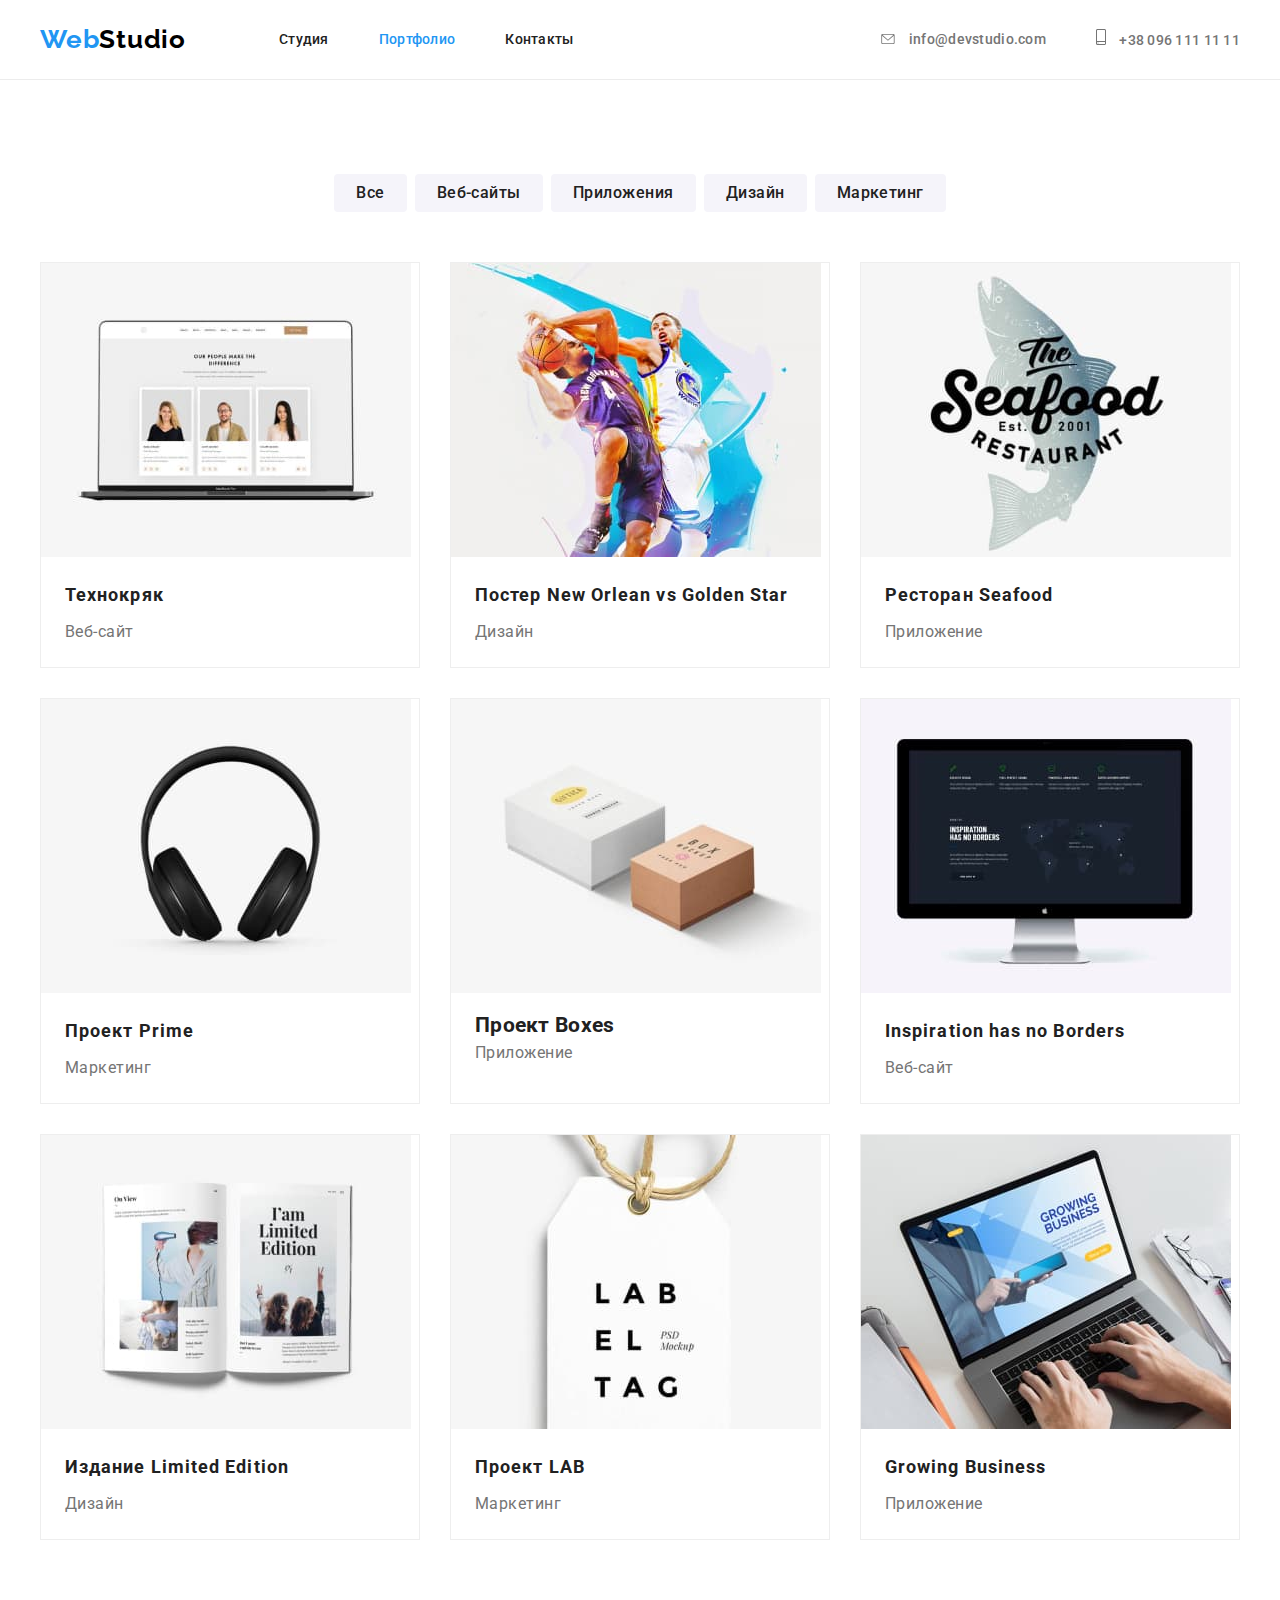
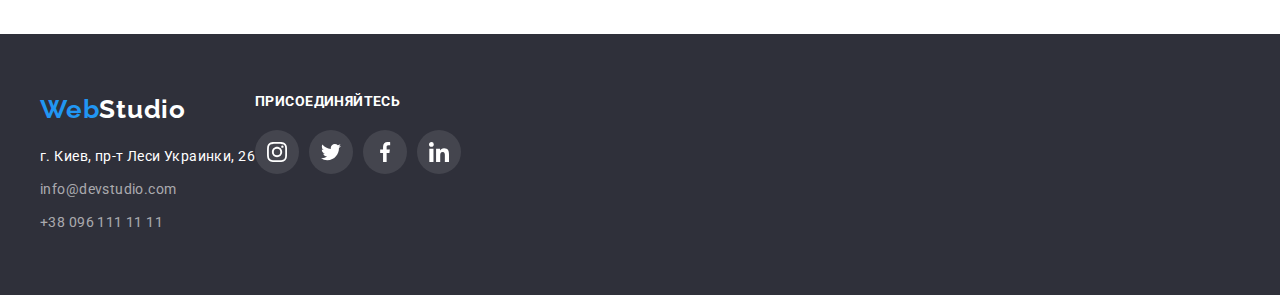
==== commit 467b2f91: "ДЗ 4: Векторная графика" ====
--- a/portfolio.html
+++ b/portfolio.html
@@ -43,12 +43,35 @@
           <ul class="list wrap">
             <li class="wrap-item">
               <a
+                href=""
+                class="link contacts header-link header-icon-link"
+                target="_blank"
+                rel="noopener noreferrer"
+              >
+                <svg class="header-icon" width="16" height="10">
+                  <use href="./images/icons.svg#icon-envelope"></use>
+                </svg>
+              </a>
+
+              <a
                 class="link contacts header-link"
                 href="mailto:info@devstudio.com"
                 >info@devstudio.com</a
               >
             </li>
+
             <li class="wrap-item">
+              <a
+                href=""
+                class="link contacts header-link header-icon-link"
+                target="_blank"
+                rel="noopener noreferrer"
+              >
+                <svg class="header-icon" width="10" height="16">
+                  <use href="./images/icons.svg#icon-smartphone"></use>
+                </svg>
+              </a>
+
               <a class="link contacts header-link" href="tel:+380961111111"
                 >+38 096 111 11 11</a
               >
@@ -84,7 +107,7 @@
           <ul class="list picture">
             <li class="picture-item">
               <img
-                src="./img-portfolio/img-1.jpg"
+                src="./images/img-portfolio/img-1.jpg"
                 alt="Открытый ноутбук"
                 width="370"
                 height="294"
@@ -96,7 +119,7 @@
             </li>
             <li class="picture-item">
               <img
-                src="./img-portfolio/img-2.jpg"
+                src="./images/img-portfolio/img-2.jpg"
                 alt="Баскетболисты с мячом"
                 width="370"
                 height="294"
@@ -108,7 +131,7 @@
             </li>
             <li class="picture-item">
               <img
-                src="./img-portfolio/img-3.jpg"
+                src="./images/img-portfolio/img-3.jpg"
                 alt="Ресторан seafood"
                 width="370"
                 height="294"
@@ -120,7 +143,7 @@
             </li>
             <li class="picture-item">
               <img
-                src="./img-portfolio/img-4.jpg"
+                src="./images/img-portfolio/img-4.jpg"
                 alt="Наушники"
                 width="370"
                 height="294"
@@ -132,7 +155,7 @@
             </li>
             <li class="picture-item">
               <img
-                src="./img-portfolio/img-5.jpg"
+                src="./images/img-portfolio/img-5.jpg"
                 alt="Две коробки"
                 width="370"
                 height="294"
@@ -144,7 +167,7 @@
             </li>
             <li class="picture-item">
               <img
-                src="./img-portfolio/img-6.jpg"
+                src="./images/img-portfolio/img-6.jpg"
                 alt="Монитор компьютера"
                 width="370"
                 height="294"
@@ -156,7 +179,7 @@
             </li>
             <li class="picture-item">
               <img
-                src="./img-portfolio/img-7.jpg"
+                src="./images/img-portfolio/img-7.jpg"
                 alt="Открытая книга"
                 width="370"
                 height="294"
@@ -168,7 +191,7 @@
             </li>
             <li class="picture-item">
               <img
-                src="./img-portfolio/img-8.jpg"
+                src="./images/img-portfolio/img-8.jpg"
                 alt="Дверная вывеска"
                 width="370"
                 height="294"
@@ -180,7 +203,7 @@
             </li>
             <li class="picture-item">
               <img
-                src="./img-portfolio/img-9.jpg"
+                src="./images/img-portfolio/img-9.jpg"
                 alt="Печатают на ноутбуке"
                 width="370"
                 height="294"
@@ -196,27 +219,84 @@
     </main>
     <!--Подвал-->
     <footer class="footer">
-      <div class="container">
-        <a class="logo-footer" href="/">
-          <span class="web">Web</span><span class="studio">Studio</span></a
-        >
-        <ul class="list">
-          <li>
-            <a class="link contacts-footer" href="">
-              <address>г. Киев, пр-т Леси Украинки, 26</address></a
-            >
-          </li>
-          <li class="mail">
-            <a class="link contacts-footer" href="mailto:info@devstudio.com"
-              >info@devstudio.com</a
-            >
-          </li>
-          <li>
-            <a class="link contacts-footer" href="tel:+380961111111"
-              >+38 096 111 11 11</a
-            >
-          </li>
-        </ul>
+      <div class="container container-footer">
+        <div class="footer-contacts-all">
+          <a class="logo-footer" href="/">
+            <span class="web">Web</span><span class="studio">Studio</span></a
+          >
+          <ul class="list">
+            <li>
+              <a class="link contacts-footer" href="">
+                <address>г. Киев, пр-т Леси Украинки, 26</address></a
+              >
+            </li>
+            <li class="mail">
+              <a class="link contacts-footer" href="mailto:info@devstudio.com"
+                >info@devstudio.com</a
+              >
+            </li>
+            <li>
+              <a class="link contacts-footer" href="tel:+380961111111"
+                >+38 096 111 11 11</a
+              >
+            </li>
+          </ul>
+        </div>
+
+        <div class="footer-social-link">
+          <p class="join-us">присоединяйтесь</p>
+
+          <ul class="list social-icons">
+            <li class="social-icons-item">
+              <a
+                href=""
+                class="social-icon-link footer-social-icon-link"
+                target="_blank"
+                rel="noopener noreferrer"
+              >
+                <svg class="icon">
+                  <use href="./images/icons.svg#icon-instagram"></use>
+                </svg>
+              </a>
+            </li>
+            <li class="social-icons-item">
+              <a
+                href=""
+                class="social-icon-link footer-social-icon-link"
+                target="_blank"
+                rel="noopener noreferrer"
+              >
+                <svg class="icon">
+                  <use href="./images/icons.svg#icon-twitter-1"></use>
+                </svg>
+              </a>
+            </li>
+            <li class="social-icons-item">
+              <a
+                href=""
+                class="social-icon-link footer-social-icon-link"
+                target="_blank"
+                rel="noopener noreferrer"
+              >
+                <svg class="icon">
+                  <use href="./images/icons.svg#icon-facebook-1"></use>
+                </svg>
+              </a>
+            </li>
+            <li class="social-icons-item">
+              <a
+                href=""
+                class="social-icon-link footer-social-icon-link"
+                target="_blank"
+                rel="noopener noreferrer"
+              >
+                <svg class="icon">
+                  <use href="./images/icons.svg#icon-linkedin-1"></use>
+                </svg>
+              </a>
+            </li>
+          </ul>
+        </div>
       </div>
     </footer>
   </body>
--- a/css/styles.css
+++ b/css/styles.css
@@ -177,13 +177,16 @@
   cursor: pointer;
   padding: 6px 22px 6px 22px;
   border-radius: 4px;
-  background-color: #f5f4fa;
+  border: transparent;
 }
 
 .btn:hover,
 .btn:focus {
   color: var(--main-color);
   background-color: var(--brand-color);
+  box-shadow: 0px 3px 1px rgba(0, 0, 0, 0.1), 0px 1px 2px rgba(0, 0, 0, 0.08),
+    0px 2px 2px rgba(0, 0, 0, 0.12);
+  border-radius: 4px;
 }
 
 .container {
@@ -201,7 +204,6 @@
 .hero {
   display: flex;
   text-align: center;
-  background-color: var(--accent-color);
   padding-top: 200px;
   padding-bottom: 200px;
 }
@@ -306,6 +308,7 @@
 }
 
 .team-text {
+  margin-bottom: 16px;
   font-size: 16px;
   line-height: 1.19;
   text-align: center;
@@ -376,3 +379,157 @@
   line-height: 1.19;
   letter-spacing: 0.03em;
 }
+
+/* Многослойный фон в hero */
+.overlay {
+  max-width: 1600px;
+  height: 600px;
+  margin-left: auto;
+  margin-right: auto;
+  background-color: var(--accent-color);
+  background-image: linear-gradient(
+      to right,
+      rgba(47, 48, 58, 0.4),
+      rgba(47, 48, 58, 0.4)
+    ),
+    url(../images/img-hero.jpg);
+  background-repeat: no-repeat;
+  background-size: cover;
+  background-position: center;
+}
+
+.button-icon {
+  padding: 0;
+  border: none;
+  width: 270px;
+  height: 120px;
+  margin-bottom: 30px;
+  background: var(--accent-light-color);
+  border-radius: 4px;
+}
+
+.icon {
+  width: 20px;
+  height: 20px;
+  fill: currentColor;
+}
+
+.social-icons {
+  display: inline-flex;
+}
+
+.social-icon-link {
+  display: flex;
+  align-items: center;
+  justify-content: center;
+  border-radius: 50%;
+  width: 100%;
+  height: 100%;
+  background-color: var(--main-color);
+  color: #afb1b8;
+}
+
+.social-icons-item {
+  width: 44px;
+  height: 44px;
+}
+
+.social-icons-item + .social-icons-item {
+  margin-left: 10px;
+}
+
+.social-icon-link:hover .icon,
+.social-icon-link:focus .icon {
+  fill: var(--main-color);
+}
+
+.social-icon-link:hover,
+.social-icon-link:focus {
+  background-color: var(--brand-color);
+}
+
+.header-icon-link {
+  margin-right: 10px;
+  color: var(--accent-text-color);
+}
+
+.header-icon {
+  fill: currentColor;
+}
+
+/* Наши клиенты */
+
+.clients {
+  display: inline-flex;
+}
+
+.clients-item:not(:last-child) {
+  margin-right: 30px;
+}
+
+.clients-link {
+  display: flex;
+  justify-content: center;
+  align-items: center;
+  width: 170px;
+  height: 90px;
+  border: 1px solid #afb1b8;
+  border-radius: 4px;
+}
+
+.clients-item {
+  display: flex;
+  align-items: flex-start;
+}
+
+.clients-icon {
+  fill: #afb1b8;
+}
+
+.hov {
+  fill: currentColor;
+}
+
+.clients-item:hover .clients-link,
+.clients-item:focus .clients-link {
+  border: 1px solid var(--brand-color);
+  border-radius: 4px;
+}
+
+.clients-link:hover .clients-icon,
+.clients-link:focus .clients-icon {
+  fill: var(--brand-color);
+}
+
+.join-us {
+  margin-bottom: 20px;
+  font-weight: 700;
+  line-height: 1.14;
+  letter-spacing: 0.03em;
+  text-transform: uppercase;
+  color: var(--main-color);
+}
+
+.footer-social-icon-link {
+  background-color: rgba(255, 255, 255, 0.1);
+  color: var(--main-color);
+}
+
+.container-footer {
+  display: flex;
+}
+
+.footer-contacts-all {
+  display: inline-block;
+  flex-basis: calc((50%-45px) / 2);
+}
+
+.footer-social-link {
+  display: inline-block;
+  flex-basis: calc((50%-45px) / 2);
+}
+
+.picture-item:hover {
+  box-shadow: 0px 1px 1px rgba(0, 0, 0, 0.12), 0px 4px 4px rgba(0, 0, 0, 0.06),
+    1px 4px 6px rgba(0, 0, 0, 0.16);
+}
